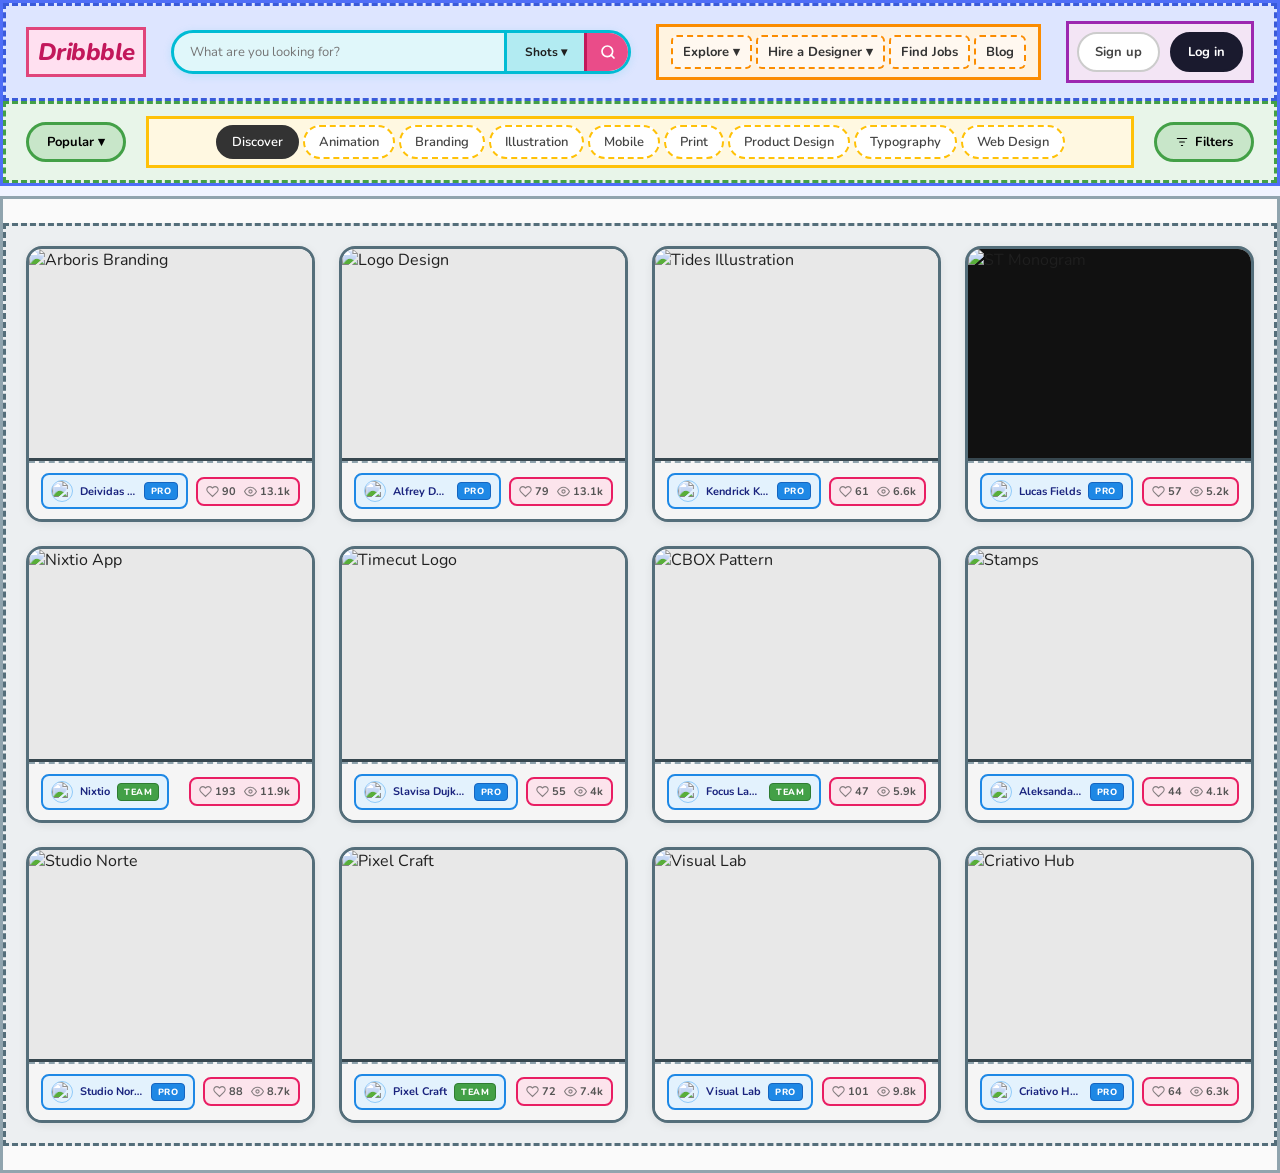
==== Criação de layouts usando flexbox/layout dribbble/index.html @ 82cbd7f4 "Criação de layouts usando flexbox" ====
<!DOCTYPE html>
<html lang="pt-BR">
<head>
  <meta charset="UTF-8">
  <meta name="viewport" content="width=device-width, initial-scale=1.0">
  <title>Layout de Cards</title>
  <link rel="stylesheet" href="style.css">
  <link href="https://fonts.googleapis.com/css2?family=Nunito:wght@400;600;700;800&display=swap" rel="stylesheet">
</head>
<body>

  <header class="cabecalho">
    <div class="topo">
      <div class="logo">Dribbble</div>

      <div class="barra-pesquisa">
        <input type="text" placeholder="What are you looking for?">
        <div class="filtro-shots">Shots ▾</div>
        <button class="botao-busca">
          <svg width="16" height="16" viewBox="0 0 24 24" fill="none" stroke="currentColor" stroke-width="2.5" stroke-linecap="round" stroke-linejoin="round">
            <circle cx="11" cy="11" r="8"/><line x1="21" y1="21" x2="16.65" y2="16.65"/>
          </svg>
        </button>
      </div>

      <nav class="menu-principal">
        <a href="#">Explore ▾</a>
        <a href="#">Hire a Designer ▾</a>
        <a href="#">Find Jobs</a>
        <a href="#">Blog</a>
      </nav>

      <div class="acoes-usuario">
        <a href="#" class="cadastro">Sign up</a>
        <a href="#" class="login">Log in</a>
      </div>
    </div>

    <div class="barra-categorias">
      <button class="botao-popular">Popular ▾</button>

      <nav class="menu-categorias">
        <a href="#" class="ativo">Discover</a>
        <a href="#">Animation</a>
        <a href="#">Branding</a>
        <a href="#">Illustration</a>
        <a href="#">Mobile</a>
        <a href="#">Print</a>
        <a href="#">Product Design</a>
        <a href="#">Typography</a>
        <a href="#">Web Design</a>
      </nav>

      <button class="botao-filtro">
        <svg width="14" height="14" viewBox="0 0 24 24" fill="none" stroke="currentColor" stroke-width="2" stroke-linecap="round">
          <line x1="4" y1="6" x2="20" y2="6"/><line x1="8" y1="12" x2="16" y2="12"/><line x1="11" y1="18" x2="13" y2="18"/>
        </svg>
        Filters
      </button>
    </div>
  </header>

  <main class="conteudo-principal">
    <section class="grade-cards">

      <article class="card">
        <div class="imagem-card">
          <img src="https://cdn.dribbble.com/userupload/3719041/file/original-8e2be4d2b3fa17a33e5d3c88e4770b4c.png" alt="Arboris Branding">
        </div>
        <div class="info-card">
          <div class="autor-card">
            <img class="avatar" src="https://cdn.dribbble.com/users/1668916/avatars/small/open-uri20200914-13-kxvf7o?1600101072" alt="avatar">
            <span class="nome-autor">Deividas Bielskis</span>
            <span class="selo">PRO</span>
          </div>
          <div class="estatisticas-card">
            <span>
              <svg width="13" height="13" viewBox="0 0 24 24" fill="none" stroke="currentColor" stroke-width="2"><path d="M20.84 4.61a5.5 5.5 0 0 0-7.78 0L12 5.67l-1.06-1.06a5.5 5.5 0 0 0-7.78 7.78l1.06 1.06L12 21.23l7.78-7.78 1.06-1.06a5.5 5.5 0 0 0 0-7.78z"></path></svg>
              90
            </span>
            <span>
              <svg width="13" height="13" viewBox="0 0 24 24" fill="none" stroke="currentColor" stroke-width="2"><path d="M1 12s4-8 11-8 11 8 11 8-4 8-11 8-11-8-11-8z"></path><circle cx="12" cy="12" r="3"></circle></svg>
              13.1k
            </span>
          </div>
        </div>
      </article>

      <article class="card">
        <div class="imagem-card">
          <img src="https://cdn.dribbble.com/userupload/3783076/file/original-ab32d25a63618cf4b9a6f5d0e96c8e0e.png" alt="Logo Design">
        </div>
        <div class="info-card">
          <div class="autor-card">
            <img class="avatar" src="https://cdn.dribbble.com/users/1738069/avatars/small/open-uri20200804-8-1l44cne?1596549968" alt="avatar">
            <span class="nome-autor">Alfrey Davilla | vaneltia</span>
            <span class="selo">PRO</span>
          </div>
          <div class="estatisticas-card">
            <span>
              <svg width="13" height="13" viewBox="0 0 24 24" fill="none" stroke="currentColor" stroke-width="2"><path d="M20.84 4.61a5.5 5.5 0 0 0-7.78 0L12 5.67l-1.06-1.06a5.5 5.5 0 0 0-7.78 7.78l1.06 1.06L12 21.23l7.78-7.78 1.06-1.06a5.5 5.5 0 0 0 0-7.78z"></path></svg>
              79
            </span>
            <span>
              <svg width="13" height="13" viewBox="0 0 24 24" fill="none" stroke="currentColor" stroke-width="2"><path d="M1 12s4-8 11-8 11 8 11 8-4 8-11 8-11-8-11-8z"></path><circle cx="12" cy="12" r="3"></circle></svg>
              13.1k
            </span>
          </div>
        </div>
      </article>

      <article class="card">
        <div class="imagem-card">
          <img src="https://cdn.dribbble.com/userupload/3675229/file/original-08df6b77d63bc5e5b0e55dcf6f1e69e7.jpg" alt="Tides Illustration">
        </div>
        <div class="info-card">
          <div class="autor-card">
            <img class="avatar" src="https://cdn.dribbble.com/users/1254/avatars/small/dribbble_avi.jpg?1368605976" alt="avatar">
            <span class="nome-autor">Kendrick Kidd</span>
            <span class="selo">PRO</span>
          </div>
          <div class="estatisticas-card">
            <span>
              <svg width="13" height="13" viewBox="0 0 24 24" fill="none" stroke="currentColor" stroke-width="2"><path d="M20.84 4.61a5.5 5.5 0 0 0-7.78 0L12 5.67l-1.06-1.06a5.5 5.5 0 0 0-7.78 7.78l1.06 1.06L12 21.23l7.78-7.78 1.06-1.06a5.5 5.5 0 0 0 0-7.78z"></path></svg>
              61
            </span>
            <span>
              <svg width="13" height="13" viewBox="0 0 24 24" fill="none" stroke="currentColor" stroke-width="2"><path d="M1 12s4-8 11-8 11 8 11 8-4 8-11 8-11-8-11-8z"></path><circle cx="12" cy="12" r="3"></circle></svg>
              6.6k
            </span>
          </div>
        </div>
      </article>

      <article class="card">
        <div class="imagem-card" style="background:#111;">
          <img src="https://cdn.dribbble.com/userupload/3831261/file/original-f3c1e1e3c6b4f9a7a6e3f1c1e3c6b4f9.png" alt="ST Monogram">
        </div>
        <div class="info-card">
          <div class="autor-card">
            <img class="avatar" src="https://cdn.dribbble.com/users/163672/avatars/small/photo.jpg?1631124427" alt="avatar">
            <span class="nome-autor">Lucas Fields</span>
            <span class="selo">PRO</span>
          </div>
          <div class="estatisticas-card">
            <span>
              <svg width="13" height="13" viewBox="0 0 24 24" fill="none" stroke="currentColor" stroke-width="2"><path d="M20.84 4.61a5.5 5.5 0 0 0-7.78 0L12 5.67l-1.06-1.06a5.5 5.5 0 0 0-7.78 7.78l1.06 1.06L12 21.23l7.78-7.78 1.06-1.06a5.5 5.5 0 0 0 0-7.78z"></path></svg>
              57
            </span>
            <span>
              <svg width="13" height="13" viewBox="0 0 24 24" fill="none" stroke="currentColor" stroke-width="2"><path d="M1 12s4-8 11-8 11 8 11 8-4 8-11 8-11-8-11-8z"></path><circle cx="12" cy="12" r="3"></circle></svg>
              5.2k
            </span>
          </div>
        </div>
      </article>

      <article class="card">
        <div class="imagem-card">
          <img src="https://cdn.dribbble.com/userupload/3719041/file/original-8e2be4d2b3fa17a33e5d3c88e4770b4c.png" alt="Nixtio App">
        </div>
        <div class="info-card">
          <div class="autor-card">
            <img class="avatar" src="https://cdn.dribbble.com/users/329207/avatars/small/open-uri20200616-13-1fbh4mb?1592321271" alt="avatar">
            <span class="nome-autor">Nixtio</span>
            <span class="selo equipe">TEAM</span>
          </div>
          <div class="estatisticas-card">
            <span>
              <svg width="13" height="13" viewBox="0 0 24 24" fill="none" stroke="currentColor" stroke-width="2"><path d="M20.84 4.61a5.5 5.5 0 0 0-7.78 0L12 5.67l-1.06-1.06a5.5 5.5 0 0 0-7.78 7.78l1.06 1.06L12 21.23l7.78-7.78 1.06-1.06a5.5 5.5 0 0 0 0-7.78z"></path></svg>
              193
            </span>
            <span>
              <svg width="13" height="13" viewBox="0 0 24 24" fill="none" stroke="currentColor" stroke-width="2"><path d="M1 12s4-8 11-8 11 8 11 8-4 8-11 8-11-8-11-8z"></path><circle cx="12" cy="12" r="3"></circle></svg>
              11.9k
            </span>
          </div>
        </div>
      </article>

      <article class="card">
        <div class="imagem-card">
          <img src="https://cdn.dribbble.com/userupload/3783076/file/original-ab32d25a63618cf4b9a6f5d0e96c8e0e.png" alt="Timecut Logo">
        </div>
        <div class="info-card">
          <div class="autor-card">
            <img class="avatar" src="https://cdn.dribbble.com/users/1668916/avatars/small/open-uri20200914-13-kxvf7o?1600101072" alt="avatar">
            <span class="nome-autor">Slavisa Dujkovic | logo</span>
            <span class="selo">PRO</span>
          </div>
          <div class="estatisticas-card">
            <span>
              <svg width="13" height="13" viewBox="0 0 24 24" fill="none" stroke="currentColor" stroke-width="2"><path d="M20.84 4.61a5.5 5.5 0 0 0-7.78 0L12 5.67l-1.06-1.06a5.5 5.5 0 0 0-7.78 7.78l1.06 1.06L12 21.23l7.78-7.78 1.06-1.06a5.5 5.5 0 0 0 0-7.78z"></path></svg>
              55
            </span>
            <span>
              <svg width="13" height="13" viewBox="0 0 24 24" fill="none" stroke="currentColor" stroke-width="2"><path d="M1 12s4-8 11-8 11 8 11 8-4 8-11 8-11-8-11-8z"></path><circle cx="12" cy="12" r="3"></circle></svg>
              4k
            </span>
          </div>
        </div>
      </article>

      <article class="card">
        <div class="imagem-card">
          <img src="https://cdn.dribbble.com/userupload/3675229/file/original-08df6b77d63bc5e5b0e55dcf6f1e69e7.jpg" alt="CBOX Pattern">
        </div>
        <div class="info-card">
          <div class="autor-card">
            <img class="avatar" src="https://cdn.dribbble.com/users/1738069/avatars/small/open-uri20200804-8-1l44cne?1596549968" alt="avatar">
            <span class="nome-autor">Focus Lab + Odi</span>
            <span class="selo equipe">TEAM</span>
          </div>
          <div class="estatisticas-card">
            <span>
              <svg width="13" height="13" viewBox="0 0 24 24" fill="none" stroke="currentColor" stroke-width="2"><path d="M20.84 4.61a5.5 5.5 0 0 0-7.78 0L12 5.67l-1.06-1.06a5.5 5.5 0 0 0-7.78 7.78l1.06 1.06L12 21.23l7.78-7.78 1.06-1.06a5.5 5.5 0 0 0 0-7.78z"></path></svg>
              47
            </span>
            <span>
              <svg width="13" height="13" viewBox="0 0 24 24" fill="none" stroke="currentColor" stroke-width="2"><path d="M1 12s4-8 11-8 11 8 11 8-4 8-11 8-11-8-11-8z"></path><circle cx="12" cy="12" r="3"></circle></svg>
              5.9k
            </span>
          </div>
        </div>
      </article>

      <article class="card">
        <div class="imagem-card">
          <img src="https://cdn.dribbble.com/userupload/3831261/file/original-f3c1e1e3c6b4f9a7a6e3f1c1e3c6b4f9.png" alt="Stamps">
        </div>
        <div class="info-card">
          <div class="autor-card">
            <img class="avatar" src="https://cdn.dribbble.com/users/163672/avatars/small/photo.jpg?1631124427" alt="avatar">
            <span class="nome-autor">Aleksandar Savic / Almigor</span>
            <span class="selo">PRO</span>
          </div>
          <div class="estatisticas-card">
            <span>
              <svg width="13" height="13" viewBox="0 0 24 24" fill="none" stroke="currentColor" stroke-width="2"><path d="M20.84 4.61a5.5 5.5 0 0 0-7.78 0L12 5.67l-1.06-1.06a5.5 5.5 0 0 0-7.78 7.78l1.06 1.06L12 21.23l7.78-7.78 1.06-1.06a5.5 5.5 0 0 0 0-7.78z"></path></svg>
              44
            </span>
            <span>
              <svg width="13" height="13" viewBox="0 0 24 24" fill="none" stroke="currentColor" stroke-width="2"><path d="M1 12s4-8 11-8 11 8 11 8-4 8-11 8-11-8-11-8z"></path><circle cx="12" cy="12" r="3"></circle></svg>
              4.1k
            </span>
          </div>
        </div>
      </article>

      <article class="card">
        <div class="imagem-card">
          <img src="https://images.unsplash.com/photo-1626785774573-4b799315345d?w=600&q=80" alt="Studio Norte">
        </div>
        <div class="info-card">
          <div class="autor-card">
            <img class="avatar" src="https://i.pravatar.cc/32?img=11" alt="avatar">
            <span class="nome-autor">Studio Norte</span>
            <span class="selo">PRO</span>
          </div>
          <div class="estatisticas-card">
            <span>
              <svg width="13" height="13" viewBox="0 0 24 24" fill="none" stroke="currentColor" stroke-width="2"><path d="M20.84 4.61a5.5 5.5 0 0 0-7.78 0L12 5.67l-1.06-1.06a5.5 5.5 0 0 0-7.78 7.78l1.06 1.06L12 21.23l7.78-7.78 1.06-1.06a5.5 5.5 0 0 0 0-7.78z"></path></svg>
              88
            </span>
            <span>
              <svg width="13" height="13" viewBox="0 0 24 24" fill="none" stroke="currentColor" stroke-width="2"><path d="M1 12s4-8 11-8 11 8 11 8-4 8-11 8-11-8-11-8z"></path><circle cx="12" cy="12" r="3"></circle></svg>
              8.7k
            </span>
          </div>
        </div>
      </article>

      <article class="card">
        <div class="imagem-card">
          <img src="https://images.unsplash.com/photo-1636955816868-fcb881e57954?w=600&q=80" alt="Pixel Craft">
        </div>
        <div class="info-card">
          <div class="autor-card">
            <img class="avatar" src="https://i.pravatar.cc/32?img=15" alt="avatar">
            <span class="nome-autor">Pixel Craft</span>
            <span class="selo equipe">TEAM</span>
          </div>
          <div class="estatisticas-card">
            <span>
              <svg width="13" height="13" viewBox="0 0 24 24" fill="none" stroke="currentColor" stroke-width="2"><path d="M20.84 4.61a5.5 5.5 0 0 0-7.78 0L12 5.67l-1.06-1.06a5.5 5.5 0 0 0-7.78 7.78l1.06 1.06L12 21.23l7.78-7.78 1.06-1.06a5.5 5.5 0 0 0 0-7.78z"></path></svg>
              72
            </span>
            <span>
              <svg width="13" height="13" viewBox="0 0 24 24" fill="none" stroke="currentColor" stroke-width="2"><path d="M1 12s4-8 11-8 11 8 11 8-4 8-11 8-11-8-11-8z"></path><circle cx="12" cy="12" r="3"></circle></svg>
              7.4k
            </span>
          </div>
        </div>
      </article>

      <article class="card">
        <div class="imagem-card">
          <img src="https://images.unsplash.com/photo-1618005198919-d3d4b5a92ead?w=600&q=80" alt="Visual Lab">
        </div>
        <div class="info-card">
          <div class="autor-card">
            <img class="avatar" src="https://i.pravatar.cc/32?img=22" alt="avatar">
            <span class="nome-autor">Visual Lab</span>
            <span class="selo">PRO</span>
          </div>
          <div class="estatisticas-card">
            <span>
              <svg width="13" height="13" viewBox="0 0 24 24" fill="none" stroke="currentColor" stroke-width="2"><path d="M20.84 4.61a5.5 5.5 0 0 0-7.78 0L12 5.67l-1.06-1.06a5.5 5.5 0 0 0-7.78 7.78l1.06 1.06L12 21.23l7.78-7.78 1.06-1.06a5.5 5.5 0 0 0 0-7.78z"></path></svg>
              101
            </span>
            <span>
              <svg width="13" height="13" viewBox="0 0 24 24" fill="none" stroke="currentColor" stroke-width="2"><path d="M1 12s4-8 11-8 11 8 11 8-4 8-11 8-11-8-11-8z"></path><circle cx="12" cy="12" r="3"></circle></svg>
              9.8k
            </span>
          </div>
        </div>
      </article>

      <article class="card">
        <div class="imagem-card">
          <img src="https://images.unsplash.com/photo-1561070791-2526d30994b5?w=600&q=80" alt="Criativo Hub">
        </div>
        <div class="info-card">
          <div class="autor-card">
            <img class="avatar" src="https://i.pravatar.cc/32?img=33" alt="avatar">
            <span class="nome-autor">Criativo Hub</span>
            <span class="selo">PRO</span>
          </div>
          <div class="estatisticas-card">
            <span>
              <svg width="13" height="13" viewBox="0 0 24 24" fill="none" stroke="currentColor" stroke-width="2"><path d="M20.84 4.61a5.5 5.5 0 0 0-7.78 0L12 5.67l-1.06-1.06a5.5 5.5 0 0 0-7.78 7.78l1.06 1.06L12 21.23l7.78-7.78 1.06-1.06a5.5 5.5 0 0 0 0-7.78z"></path></svg>
              64
            </span>
            <span>
              <svg width="13" height="13" viewBox="0 0 24 24" fill="none" stroke="currentColor" stroke-width="2"><path d="M1 12s4-8 11-8 11 8 11 8-4 8-11 8-11-8-11-8z"></path><circle cx="12" cy="12" r="3"></circle></svg>
              6.3k
            </span>
          </div>
        </div>
      </article>

    </section>
  </main>

</body>
</html>
---- Criação de layouts usando flexbox/layout dribbble/style.css ----
* {
  margin: 0;
  padding: 0;
  box-sizing: border-box;
}

body {
  font-family: 'Nunito', Arial, sans-serif;
  background-color: #f0f4ff;
  color: #1f1f1f;
}

/* ─── HEADER ───────────────────────────────── */

.cabecalho {
  width: 100%;
  background-color: #e8eeff;
  border: 3px solid #4f6ef7;
  margin-bottom: 10px;
}

.topo {
  width: 100%;
  max-width: 1400px;
  margin: 0 auto;
  min-height: 90px;
  padding: 15px 20px;
  display: flex;
  align-items: center;
  justify-content: space-between;
  gap: 20px;
  background-color: #dde5ff;
  border: 3px dashed #3a5bd9;
}

/* ─── LOGO ──────────────────────────────────── */

.logo {
  min-width: 120px;
  min-height: 50px;
  display: flex;
  align-items: center;
  justify-content: center;
  background-color: #ffe0f0;
  border: 3px solid #e0457b;
  font-size: 24px;
  font-weight: 800;
  letter-spacing: -0.5px;
  color: #c2185b;
  font-style: italic;
}

/* ─── BARRA DE PESQUISA ─────────────────────── */

.barra-pesquisa {
  flex: 1;
  max-width: 460px;
  height: 44px;
  display: flex;
  align-items: center;
  background-color: #e0f7fa;
  border: 3px solid #00bcd4;
  border-radius: 50px;
  overflow: hidden;
  box-shadow: 0 2px 8px rgba(0,188,212,0.15);
}

.barra-pesquisa input {
  flex: 1;
  height: 100%;
  border: none;
  outline: none;
  background-color: transparent;
  padding: 0 16px;
  font-size: 13px;
  font-family: 'Nunito', sans-serif;
  color: #333;
}

.filtro-shots {
  min-width: 80px;
  height: 100%;
  display: flex;
  align-items: center;
  justify-content: center;
  background-color: #b2ebf2;
  border-left: 3px solid #00bcd4;
  font-weight: 700;
  font-size: 12px;
  cursor: pointer;
  padding: 0 10px;
}

.botao-busca {
  width: 44px;
  height: 44px;
  border: none;
  background-color: #ea4c89;
  border-left: 3px solid #c2185b;
  cursor: pointer;
  color: #fff;
  display: flex;
  align-items: center;
  justify-content: center;
  flex-shrink: 0;
  transition: background-color 0.2s;
}

.botao-busca:hover {
  background-color: #c2185b;
}

/* ─── MENU PRINCIPAL ────────────────────────── */

.menu-principal {
  display: flex;
  align-items: center;
  gap: 4px;
  min-height: 50px;
  padding: 8px 12px;
  background-color: #fff3e0;
  border: 3px solid #fb8c00;
}

.menu-principal a {
  text-decoration: none;
  color: #333;
  font-size: 13px;
  font-weight: 700;
  padding: 6px 10px;
  border: 2px dashed #fb8c00;
  background-color: #fff8f0;
  border-radius: 6px;
  transition: background-color 0.2s;
  white-space: nowrap;
}

.menu-principal a:hover {
  background-color: #ffe0b2;
}

/* ─── AÇÕES DO USUÁRIO ──────────────────────── */

.acoes-usuario {
  min-width: 160px;
  min-height: 50px;
  display: flex;
  align-items: center;
  justify-content: flex-end;
  gap: 10px;
  padding: 8px;
  background-color: #f3e5f5;
  border: 3px solid #9c27b0;
}

.cadastro,
.login {
  text-decoration: none;
  font-size: 13px;
  font-weight: 700;
  padding: 9px 16px;
  border-radius: 50px;
  transition: all 0.2s;
  font-family: 'Nunito', sans-serif;
  white-space: nowrap;
}

.cadastro {
  background-color: #ffffff;
  color: #444;
  border: 2px solid #ccc;
}

.cadastro:hover {
  border-color: #9c27b0;
  color: #9c27b0;
}

.login {
  background-color: #1a1a2e;
  color: #fff;
  border: 2px solid #1a1a2e;
}

.login:hover {
  background-color: #333;
}

/* ─── BARRA DE CATEGORIAS ───────────────────── */

.barra-categorias {
  width: 100%;
  max-width: 1400px;
  margin: 0 auto;
  min-height: 64px;
  padding: 12px 20px;
  display: flex;
  align-items: center;
  justify-content: space-between;
  gap: 20px;
  background-color: #e8f5e9;
  border: 3px dashed #43a047;
}

.botao-popular {
  min-width: 100px;
  min-height: 38px;
  padding: 8px 14px;
  border: 3px solid #43a047;
  background-color: #c8e6c9;
  font-size: 13px;
  font-weight: 700;
  cursor: pointer;
  border-radius: 50px;
  font-family: 'Nunito', sans-serif;
  transition: background-color 0.2s;
}

.botao-popular:hover {
  background-color: #a5d6a7;
}

.botao-filtro {
  min-width: 100px;
  min-height: 38px;
  padding: 8px 14px;
  border: 3px solid #43a047;
  background-color: #c8e6c9;
  font-size: 13px;
  font-weight: 700;
  cursor: pointer;
  border-radius: 50px;
  font-family: 'Nunito', sans-serif;
  display: flex;
  align-items: center;
  justify-content: center;
  gap: 6px;
  transition: background-color 0.2s;
}

.botao-filtro:hover {
  background-color: #a5d6a7;
}

.menu-categorias {
  flex: 1;
  min-height: 44px;
  display: flex;
  align-items: center;
  justify-content: center;
  gap: 4px;
  flex-wrap: wrap;
  padding: 6px 12px;
  background-color: #fff8e1;
  border: 3px solid #ffc107;
}

.menu-categorias a {
  text-decoration: none;
  color: #444;
  font-size: 13px;
  font-weight: 600;
  padding: 6px 14px;
  background-color: #ffffff;
  border: 2px dashed #ffc107;
  border-radius: 50px;
  transition: all 0.2s;
}

.menu-categorias a:hover,
.menu-categorias a.ativo {
  background-color: #333;
  color: #fff;
  border-style: solid;
  border-color: #333;
}

/* ─── CONTEÚDO PRINCIPAL ────────────────────── */

.conteudo-principal {
  width: 100%;
  background-color: #fafafa;
  border: 3px solid #90a4ae;
  padding: 24px 0;
}

.grade-cards {
  max-width: 1400px;
  margin: 0 auto;
  padding: 20px;
  display: flex;
  flex-wrap: wrap;
  gap: 24px;
  background-color: #eceff1;
  border: 3px dashed #546e7a;
}

/* ─── CARD ──────────────────────────────────── */

.card {
  width: calc(25% - 18px);
  display: flex;
  flex-direction: column;
  background-color: #fff;
  border: 3px solid #546e7a;
  border-radius: 16px;
  overflow: hidden;
  box-shadow: 0 2px 10px rgba(0,0,0,0.07);
  transition: transform 0.25s ease, box-shadow 0.25s ease;
}

.card:hover {
  transform: translateY(-6px);
  box-shadow: 0 14px 32px rgba(0,0,0,0.13);
}

.imagem-card {
  width: 100%;
  aspect-ratio: 4 / 3;
  background-color: #e8e8e8;
  border-bottom: 3px solid #37474f;
  overflow: hidden;
}

.imagem-card img {
  width: 100%;
  height: 100%;
  object-fit: cover;
  display: block;
  transition: transform 0.35s ease;
}

.card:hover .imagem-card img {
  transform: scale(1.04);
}

/* ─── INFO DO CARD ──────────────────────────── */

.info-card {
  padding: 10px 12px;
  display: flex;
  align-items: center;
  justify-content: space-between;
  gap: 8px;
  background-color: #f5f5f5;
  border-top: 2px dashed #90a4ae;
}

.autor-card {
  display: flex;
  align-items: center;
  gap: 7px;
  min-width: 0;
  background-color: #e3f2fd;
  border: 2px solid #1e88e5;
  padding: 5px 8px;
  border-radius: 8px;
  overflow: hidden;
}

.avatar {
  width: 22px;
  height: 22px;
  border-radius: 50%;
  object-fit: cover;
  border: 1px solid #90caf9;
  flex-shrink: 0;
}

.nome-autor {
  font-size: 11px;
  font-weight: 700;
  color: #1a237e;
  white-space: nowrap;
  overflow: hidden;
  text-overflow: ellipsis;
  max-width: 110px;
}

.selo {
  font-size: 9px;
  font-weight: 800;
  color: #fff;
  background-color: #1e88e5;
  border: 1px solid #1565c0;
  padding: 2px 6px;
  border-radius: 4px;
  letter-spacing: 0.5px;
  flex-shrink: 0;
}

.equipe {
  background-color: #43a047;
  border-color: #2e7d32;
}

.estatisticas-card {
  display: flex;
  align-items: center;
  gap: 8px;
  font-size: 11px;
  font-weight: 700;
  color: #555;
  background-color: #fce4ec;
  border: 2px solid #e91e63;
  padding: 5px 8px;
  border-radius: 8px;
  flex-shrink: 0;
}

.estatisticas-card span {
  display: flex;
  align-items: center;
  gap: 3px;
}

.estatisticas-card svg {
  opacity: 0.7;
}
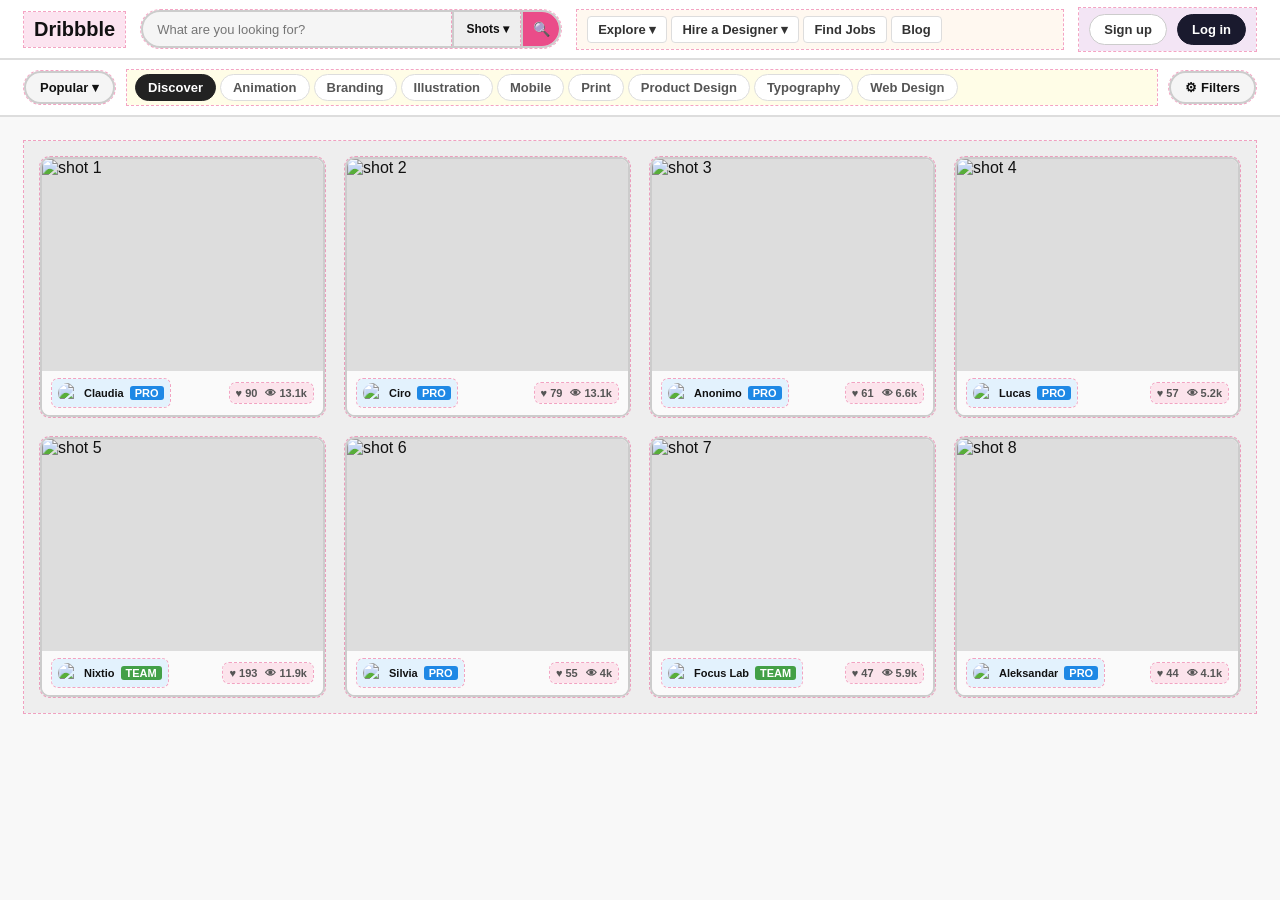
==== commit a5503689: "Refatora layout Dribbble: simplifica CSS, remove efeitos visuais e padroniza marcação de slots" ====
--- a/Criação de layouts usando flexbox/layout dribbble/index.html
+++ b/Criação de layouts usando flexbox/layout dribbble/index.html
@@ -1,345 +1,199 @@
 <!DOCTYPE html>
 <html lang="pt-BR">
 <head>
-  <meta charset="UTF-8">
-  <meta name="viewport" content="width=device-width, initial-scale=1.0">
-  <title>Layout de Cards</title>
-  <link rel="stylesheet" href="style.css">
-  <link href="https://fonts.googleapis.com/css2?family=Nunito:wght@400;600;700;800&display=swap" rel="stylesheet">
+  <meta charset="UTF-8" />
+  <meta name="viewport" content="width=device-width, initial-scale=1.0" />
+  <title>Dribbble Layout</title>
+  <link rel="stylesheet" href="style.css" />
 </head>
 <body>
 
   <header class="cabecalho">
-    <div class="topo">
-      <div class="logo">Dribbble</div>
-
-      <div class="barra-pesquisa">
-        <input type="text" placeholder="What are you looking for?">
-        <div class="filtro-shots">Shots ▾</div>
-        <button class="botao-busca">
-          <svg width="16" height="16" viewBox="0 0 24 24" fill="none" stroke="currentColor" stroke-width="2.5" stroke-linecap="round" stroke-linejoin="round">
-            <circle cx="11" cy="11" r="8"/><line x1="21" y1="21" x2="16.65" y2="16.65"/>
-          </svg>
-        </button>
-      </div>
-
-      <nav class="menu-principal">
-        <a href="#">Explore ▾</a>
-        <a href="#">Hire a Designer ▾</a>
-        <a href="#">Find Jobs</a>
-        <a href="#">Blog</a>
-      </nav>
-
-      <div class="acoes-usuario">
-        <a href="#" class="cadastro">Sign up</a>
-        <a href="#" class="login">Log in</a>
-      </div>
+
+    <div class="slot logo">Dribbble</div>
+
+    <div class="slot barra-busca">
+      <input type="text" placeholder="What are you looking for?" />
+      <div class="slot filtro-shots">Shots ▾</div>
+      <button class="slot btn-busca">🔍</button>
     </div>
 
-    <div class="barra-categorias">
-      <button class="botao-popular">Popular ▾</button>
-
-      <nav class="menu-categorias">
-        <a href="#" class="ativo">Discover</a>
-        <a href="#">Animation</a>
-        <a href="#">Branding</a>
-        <a href="#">Illustration</a>
-        <a href="#">Mobile</a>
-        <a href="#">Print</a>
-        <a href="#">Product Design</a>
-        <a href="#">Typography</a>
-        <a href="#">Web Design</a>
-      </nav>
-
-      <button class="botao-filtro">
-        <svg width="14" height="14" viewBox="0 0 24 24" fill="none" stroke="currentColor" stroke-width="2" stroke-linecap="round">
-          <line x1="4" y1="6" x2="20" y2="6"/><line x1="8" y1="12" x2="16" y2="12"/><line x1="11" y1="18" x2="13" y2="18"/>
-        </svg>
-        Filters
-      </button>
+    <nav class="slot menu-principal">
+      <a href="#">Explore ▾</a>
+      <a href="#">Hire a Designer ▾</a>
+      <a href="#">Find Jobs</a>
+      <a href="#">Blog</a>
+    </nav>
+
+    <div class="slot acoes-usuario">
+      <a href="#">Sign up</a>
+      <a href="#" class="btn-login">Log in</a>
     </div>
+
   </header>
 
-  <main class="conteudo-principal">
-    <section class="grade-cards">
-
-      <article class="card">
-        <div class="imagem-card">
-          <img src="https://cdn.dribbble.com/userupload/3719041/file/original-8e2be4d2b3fa17a33e5d3c88e4770b4c.png" alt="Arboris Branding">
-        </div>
-        <div class="info-card">
-          <div class="autor-card">
-            <img class="avatar" src="https://cdn.dribbble.com/users/1668916/avatars/small/open-uri20200914-13-kxvf7o?1600101072" alt="avatar">
-            <span class="nome-autor">Deividas Bielskis</span>
-            <span class="selo">PRO</span>
-          </div>
-          <div class="estatisticas-card">
-            <span>
-              <svg width="13" height="13" viewBox="0 0 24 24" fill="none" stroke="currentColor" stroke-width="2"><path d="M20.84 4.61a5.5 5.5 0 0 0-7.78 0L12 5.67l-1.06-1.06a5.5 5.5 0 0 0-7.78 7.78l1.06 1.06L12 21.23l7.78-7.78 1.06-1.06a5.5 5.5 0 0 0 0-7.78z"></path></svg>
-              90
-            </span>
-            <span>
-              <svg width="13" height="13" viewBox="0 0 24 24" fill="none" stroke="currentColor" stroke-width="2"><path d="M1 12s4-8 11-8 11 8 11 8-4 8-11 8-11-8-11-8z"></path><circle cx="12" cy="12" r="3"></circle></svg>
-              13.1k
-            </span>
-          </div>
-        </div>
-      </article>
-
-      <article class="card">
-        <div class="imagem-card">
-          <img src="https://cdn.dribbble.com/userupload/3783076/file/original-ab32d25a63618cf4b9a6f5d0e96c8e0e.png" alt="Logo Design">
-        </div>
-        <div class="info-card">
-          <div class="autor-card">
-            <img class="avatar" src="https://cdn.dribbble.com/users/1738069/avatars/small/open-uri20200804-8-1l44cne?1596549968" alt="avatar">
-            <span class="nome-autor">Alfrey Davilla | vaneltia</span>
-            <span class="selo">PRO</span>
-          </div>
-          <div class="estatisticas-card">
-            <span>
-              <svg width="13" height="13" viewBox="0 0 24 24" fill="none" stroke="currentColor" stroke-width="2"><path d="M20.84 4.61a5.5 5.5 0 0 0-7.78 0L12 5.67l-1.06-1.06a5.5 5.5 0 0 0-7.78 7.78l1.06 1.06L12 21.23l7.78-7.78 1.06-1.06a5.5 5.5 0 0 0 0-7.78z"></path></svg>
-              79
-            </span>
-            <span>
-              <svg width="13" height="13" viewBox="0 0 24 24" fill="none" stroke="currentColor" stroke-width="2"><path d="M1 12s4-8 11-8 11 8 11 8-4 8-11 8-11-8-11-8z"></path><circle cx="12" cy="12" r="3"></circle></svg>
-              13.1k
-            </span>
-          </div>
-        </div>
-      </article>
-
-      <article class="card">
-        <div class="imagem-card">
-          <img src="https://cdn.dribbble.com/userupload/3675229/file/original-08df6b77d63bc5e5b0e55dcf6f1e69e7.jpg" alt="Tides Illustration">
-        </div>
-        <div class="info-card">
-          <div class="autor-card">
-            <img class="avatar" src="https://cdn.dribbble.com/users/1254/avatars/small/dribbble_avi.jpg?1368605976" alt="avatar">
-            <span class="nome-autor">Kendrick Kidd</span>
-            <span class="selo">PRO</span>
-          </div>
-          <div class="estatisticas-card">
-            <span>
-              <svg width="13" height="13" viewBox="0 0 24 24" fill="none" stroke="currentColor" stroke-width="2"><path d="M20.84 4.61a5.5 5.5 0 0 0-7.78 0L12 5.67l-1.06-1.06a5.5 5.5 0 0 0-7.78 7.78l1.06 1.06L12 21.23l7.78-7.78 1.06-1.06a5.5 5.5 0 0 0 0-7.78z"></path></svg>
-              61
-            </span>
-            <span>
-              <svg width="13" height="13" viewBox="0 0 24 24" fill="none" stroke="currentColor" stroke-width="2"><path d="M1 12s4-8 11-8 11 8 11 8-4 8-11 8-11-8-11-8z"></path><circle cx="12" cy="12" r="3"></circle></svg>
-              6.6k
-            </span>
-          </div>
-        </div>
-      </article>
-
-      <article class="card">
-        <div class="imagem-card" style="background:#111;">
-          <img src="https://cdn.dribbble.com/userupload/3831261/file/original-f3c1e1e3c6b4f9a7a6e3f1c1e3c6b4f9.png" alt="ST Monogram">
-        </div>
-        <div class="info-card">
-          <div class="autor-card">
-            <img class="avatar" src="https://cdn.dribbble.com/users/163672/avatars/small/photo.jpg?1631124427" alt="avatar">
-            <span class="nome-autor">Lucas Fields</span>
-            <span class="selo">PRO</span>
-          </div>
-          <div class="estatisticas-card">
-            <span>
-              <svg width="13" height="13" viewBox="0 0 24 24" fill="none" stroke="currentColor" stroke-width="2"><path d="M20.84 4.61a5.5 5.5 0 0 0-7.78 0L12 5.67l-1.06-1.06a5.5 5.5 0 0 0-7.78 7.78l1.06 1.06L12 21.23l7.78-7.78 1.06-1.06a5.5 5.5 0 0 0 0-7.78z"></path></svg>
-              57
-            </span>
-            <span>
-              <svg width="13" height="13" viewBox="0 0 24 24" fill="none" stroke="currentColor" stroke-width="2"><path d="M1 12s4-8 11-8 11 8 11 8-4 8-11 8-11-8-11-8z"></path><circle cx="12" cy="12" r="3"></circle></svg>
-              5.2k
-            </span>
-          </div>
-        </div>
-      </article>
-
-      <article class="card">
-        <div class="imagem-card">
-          <img src="https://cdn.dribbble.com/userupload/3719041/file/original-8e2be4d2b3fa17a33e5d3c88e4770b4c.png" alt="Nixtio App">
-        </div>
-        <div class="info-card">
-          <div class="autor-card">
-            <img class="avatar" src="https://cdn.dribbble.com/users/329207/avatars/small/open-uri20200616-13-1fbh4mb?1592321271" alt="avatar">
-            <span class="nome-autor">Nixtio</span>
+  <div class="barra-categorias">
+
+    <div class="slot btn-popular">Popular ▾</div>
+
+    <nav class="slot menu-categorias">
+      <a href="#" class="ativo">Discover</a>
+      <a href="#">Animation</a>
+      <a href="#">Branding</a>
+      <a href="#">Illustration</a>
+      <a href="#">Mobile</a>
+      <a href="#">Print</a>
+      <a href="#">Product Design</a>
+      <a href="#">Typography</a>
+      <a href="#">Web Design</a>
+    </nav>
+
+    <div class="slot btn-filtros">⚙ Filters</div>
+
+  </div>
+
+  <main class="conteudo">
+
+    <section class="slot grade-cards">
+
+      <article class="slot card">
+        <div class="slot card-imagem">
+          <img src="https://picsum.photos/seed/a1/400/300" alt="shot 1" />
+        </div>
+        <div class="card-info">
+          <div class="slot card-autor">
+            <img class="avatar" src="https://i.pravatar.cc/24?img=1" alt="avatar" />
+            <span>Claudia</span>
+            <span class="selo">PRO</span>
+          </div>
+          <div class="slot card-stats">
+            <span>♥ 90</span>
+            <span>👁 13.1k</span>
+          </div>
+        </div>
+      </article>
+
+      <article class="slot card">
+        <div class="slot card-imagem">
+          <img src="https://picsum.photos/seed/a2/400/300" alt="shot 2" />
+        </div>
+        <div class="card-info">
+          <div class="slot card-autor">
+            <img class="avatar" src="https://i.pravatar.cc/24?img=2" alt="avatar" />
+            <span>Ciro</span>
+            <span class="selo">PRO</span>
+          </div>
+          <div class="slot card-stats">
+            <span>♥ 79</span>
+            <span>👁 13.1k</span>
+          </div>
+        </div>
+      </article>
+
+      <article class="slot card">
+        <div class="slot card-imagem">
+          <img src="https://picsum.photos/seed/a3/400/300" alt="shot 3" />
+        </div>
+        <div class="card-info">
+          <div class="slot card-autor">
+            <img class="avatar" src="https://i.pravatar.cc/24?img=3" alt="avatar" />
+            <span>Anonimo</span>
+            <span class="selo">PRO</span>
+          </div>
+          <div class="slot card-stats">
+            <span>♥ 61</span>
+            <span>👁 6.6k</span>
+          </div>
+        </div>
+      </article>
+
+      <article class="slot card">
+        <div class="slot card-imagem">
+          <img src="https://picsum.photos/seed/a4/400/300" alt="shot 4" />
+        </div>
+        <div class="card-info">
+          <div class="slot card-autor">
+            <img class="avatar" src="https://i.pravatar.cc/24?img=4" alt="avatar" />
+            <span>Lucas</span>
+            <span class="selo">PRO</span>
+          </div>
+          <div class="slot card-stats">
+            <span>♥ 57</span>
+            <span>👁 5.2k</span>
+          </div>
+        </div>
+      </article>
+
+      <article class="slot card">
+        <div class="slot card-imagem">
+          <img src="https://picsum.photos/seed/a5/400/300" alt="shot 5" />
+        </div>
+        <div class="card-info">
+          <div class="slot card-autor">
+            <img class="avatar" src="https://i.pravatar.cc/24?img=5" alt="avatar" />
+            <span>Nixtio</span>
             <span class="selo equipe">TEAM</span>
           </div>
-          <div class="estatisticas-card">
-            <span>
-              <svg width="13" height="13" viewBox="0 0 24 24" fill="none" stroke="currentColor" stroke-width="2"><path d="M20.84 4.61a5.5 5.5 0 0 0-7.78 0L12 5.67l-1.06-1.06a5.5 5.5 0 0 0-7.78 7.78l1.06 1.06L12 21.23l7.78-7.78 1.06-1.06a5.5 5.5 0 0 0 0-7.78z"></path></svg>
-              193
-            </span>
-            <span>
-              <svg width="13" height="13" viewBox="0 0 24 24" fill="none" stroke="currentColor" stroke-width="2"><path d="M1 12s4-8 11-8 11 8 11 8-4 8-11 8-11-8-11-8z"></path><circle cx="12" cy="12" r="3"></circle></svg>
-              11.9k
-            </span>
-          </div>
-        </div>
-      </article>
-
-      <article class="card">
-        <div class="imagem-card">
-          <img src="https://cdn.dribbble.com/userupload/3783076/file/original-ab32d25a63618cf4b9a6f5d0e96c8e0e.png" alt="Timecut Logo">
-        </div>
-        <div class="info-card">
-          <div class="autor-card">
-            <img class="avatar" src="https://cdn.dribbble.com/users/1668916/avatars/small/open-uri20200914-13-kxvf7o?1600101072" alt="avatar">
-            <span class="nome-autor">Slavisa Dujkovic | logo</span>
-            <span class="selo">PRO</span>
-          </div>
-          <div class="estatisticas-card">
-            <span>
-              <svg width="13" height="13" viewBox="0 0 24 24" fill="none" stroke="currentColor" stroke-width="2"><path d="M20.84 4.61a5.5 5.5 0 0 0-7.78 0L12 5.67l-1.06-1.06a5.5 5.5 0 0 0-7.78 7.78l1.06 1.06L12 21.23l7.78-7.78 1.06-1.06a5.5 5.5 0 0 0 0-7.78z"></path></svg>
-              55
-            </span>
-            <span>
-              <svg width="13" height="13" viewBox="0 0 24 24" fill="none" stroke="currentColor" stroke-width="2"><path d="M1 12s4-8 11-8 11 8 11 8-4 8-11 8-11-8-11-8z"></path><circle cx="12" cy="12" r="3"></circle></svg>
-              4k
-            </span>
-          </div>
-        </div>
-      </article>
-
-      <article class="card">
-        <div class="imagem-card">
-          <img src="https://cdn.dribbble.com/userupload/3675229/file/original-08df6b77d63bc5e5b0e55dcf6f1e69e7.jpg" alt="CBOX Pattern">
-        </div>
-        <div class="info-card">
-          <div class="autor-card">
-            <img class="avatar" src="https://cdn.dribbble.com/users/1738069/avatars/small/open-uri20200804-8-1l44cne?1596549968" alt="avatar">
-            <span class="nome-autor">Focus Lab + Odi</span>
+          <div class="slot card-stats">
+            <span>♥ 193</span>
+            <span>👁 11.9k</span>
+          </div>
+        </div>
+      </article>
+
+      <article class="slot card">
+        <div class="slot card-imagem">
+          <img src="https://picsum.photos/seed/a6/400/300" alt="shot 6" />
+        </div>
+        <div class="card-info">
+          <div class="slot card-autor">
+            <img class="avatar" src="https://i.pravatar.cc/24?img=6" alt="avatar" />
+            <span>Silvia</span>
+            <span class="selo">PRO</span>
+          </div>
+          <div class="slot card-stats">
+            <span>♥ 55</span>
+            <span>👁 4k</span>
+          </div>
+        </div>
+      </article>
+
+      <article class="slot card">
+        <div class="slot card-imagem">
+          <img src="https://picsum.photos/seed/a7/400/300" alt="shot 7" />
+        </div>
+        <div class="card-info">
+          <div class="slot card-autor">
+            <img class="avatar" src="https://i.pravatar.cc/24?img=7" alt="avatar" />
+            <span>Focus Lab</span>
             <span class="selo equipe">TEAM</span>
           </div>
-          <div class="estatisticas-card">
-            <span>
-              <svg width="13" height="13" viewBox="0 0 24 24" fill="none" stroke="currentColor" stroke-width="2"><path d="M20.84 4.61a5.5 5.5 0 0 0-7.78 0L12 5.67l-1.06-1.06a5.5 5.5 0 0 0-7.78 7.78l1.06 1.06L12 21.23l7.78-7.78 1.06-1.06a5.5 5.5 0 0 0 0-7.78z"></path></svg>
-              47
-            </span>
-            <span>
-              <svg width="13" height="13" viewBox="0 0 24 24" fill="none" stroke="currentColor" stroke-width="2"><path d="M1 12s4-8 11-8 11 8 11 8-4 8-11 8-11-8-11-8z"></path><circle cx="12" cy="12" r="3"></circle></svg>
-              5.9k
-            </span>
-          </div>
-        </div>
-      </article>
-
-      <article class="card">
-        <div class="imagem-card">
-          <img src="https://cdn.dribbble.com/userupload/3831261/file/original-f3c1e1e3c6b4f9a7a6e3f1c1e3c6b4f9.png" alt="Stamps">
-        </div>
-        <div class="info-card">
-          <div class="autor-card">
-            <img class="avatar" src="https://cdn.dribbble.com/users/163672/avatars/small/photo.jpg?1631124427" alt="avatar">
-            <span class="nome-autor">Aleksandar Savic / Almigor</span>
-            <span class="selo">PRO</span>
-          </div>
-          <div class="estatisticas-card">
-            <span>
-              <svg width="13" height="13" viewBox="0 0 24 24" fill="none" stroke="currentColor" stroke-width="2"><path d="M20.84 4.61a5.5 5.5 0 0 0-7.78 0L12 5.67l-1.06-1.06a5.5 5.5 0 0 0-7.78 7.78l1.06 1.06L12 21.23l7.78-7.78 1.06-1.06a5.5 5.5 0 0 0 0-7.78z"></path></svg>
-              44
-            </span>
-            <span>
-              <svg width="13" height="13" viewBox="0 0 24 24" fill="none" stroke="currentColor" stroke-width="2"><path d="M1 12s4-8 11-8 11 8 11 8-4 8-11 8-11-8-11-8z"></path><circle cx="12" cy="12" r="3"></circle></svg>
-              4.1k
-            </span>
-          </div>
-        </div>
-      </article>
-
-      <article class="card">
-        <div class="imagem-card">
-          <img src="https://images.unsplash.com/photo-1626785774573-4b799315345d?w=600&q=80" alt="Studio Norte">
-        </div>
-        <div class="info-card">
-          <div class="autor-card">
-            <img class="avatar" src="https://i.pravatar.cc/32?img=11" alt="avatar">
-            <span class="nome-autor">Studio Norte</span>
-            <span class="selo">PRO</span>
-          </div>
-          <div class="estatisticas-card">
-            <span>
-              <svg width="13" height="13" viewBox="0 0 24 24" fill="none" stroke="currentColor" stroke-width="2"><path d="M20.84 4.61a5.5 5.5 0 0 0-7.78 0L12 5.67l-1.06-1.06a5.5 5.5 0 0 0-7.78 7.78l1.06 1.06L12 21.23l7.78-7.78 1.06-1.06a5.5 5.5 0 0 0 0-7.78z"></path></svg>
-              88
-            </span>
-            <span>
-              <svg width="13" height="13" viewBox="0 0 24 24" fill="none" stroke="currentColor" stroke-width="2"><path d="M1 12s4-8 11-8 11 8 11 8-4 8-11 8-11-8-11-8z"></path><circle cx="12" cy="12" r="3"></circle></svg>
-              8.7k
-            </span>
-          </div>
-        </div>
-      </article>
-
-      <article class="card">
-        <div class="imagem-card">
-          <img src="https://images.unsplash.com/photo-1636955816868-fcb881e57954?w=600&q=80" alt="Pixel Craft">
-        </div>
-        <div class="info-card">
-          <div class="autor-card">
-            <img class="avatar" src="https://i.pravatar.cc/32?img=15" alt="avatar">
-            <span class="nome-autor">Pixel Craft</span>
-            <span class="selo equipe">TEAM</span>
-          </div>
-          <div class="estatisticas-card">
-            <span>
-              <svg width="13" height="13" viewBox="0 0 24 24" fill="none" stroke="currentColor" stroke-width="2"><path d="M20.84 4.61a5.5 5.5 0 0 0-7.78 0L12 5.67l-1.06-1.06a5.5 5.5 0 0 0-7.78 7.78l1.06 1.06L12 21.23l7.78-7.78 1.06-1.06a5.5 5.5 0 0 0 0-7.78z"></path></svg>
-              72
-            </span>
-            <span>
-              <svg width="13" height="13" viewBox="0 0 24 24" fill="none" stroke="currentColor" stroke-width="2"><path d="M1 12s4-8 11-8 11 8 11 8-4 8-11 8-11-8-11-8z"></path><circle cx="12" cy="12" r="3"></circle></svg>
-              7.4k
-            </span>
-          </div>
-        </div>
-      </article>
-
-      <article class="card">
-        <div class="imagem-card">
-          <img src="https://images.unsplash.com/photo-1618005198919-d3d4b5a92ead?w=600&q=80" alt="Visual Lab">
-        </div>
-        <div class="info-card">
-          <div class="autor-card">
-            <img class="avatar" src="https://i.pravatar.cc/32?img=22" alt="avatar">
-            <span class="nome-autor">Visual Lab</span>
-            <span class="selo">PRO</span>
-          </div>
-          <div class="estatisticas-card">
-            <span>
-              <svg width="13" height="13" viewBox="0 0 24 24" fill="none" stroke="currentColor" stroke-width="2"><path d="M20.84 4.61a5.5 5.5 0 0 0-7.78 0L12 5.67l-1.06-1.06a5.5 5.5 0 0 0-7.78 7.78l1.06 1.06L12 21.23l7.78-7.78 1.06-1.06a5.5 5.5 0 0 0 0-7.78z"></path></svg>
-              101
-            </span>
-            <span>
-              <svg width="13" height="13" viewBox="0 0 24 24" fill="none" stroke="currentColor" stroke-width="2"><path d="M1 12s4-8 11-8 11 8 11 8-4 8-11 8-11-8-11-8z"></path><circle cx="12" cy="12" r="3"></circle></svg>
-              9.8k
-            </span>
-          </div>
-        </div>
-      </article>
-
-      <article class="card">
-        <div class="imagem-card">
-          <img src="https://images.unsplash.com/photo-1561070791-2526d30994b5?w=600&q=80" alt="Criativo Hub">
-        </div>
-        <div class="info-card">
-          <div class="autor-card">
-            <img class="avatar" src="https://i.pravatar.cc/32?img=33" alt="avatar">
-            <span class="nome-autor">Criativo Hub</span>
-            <span class="selo">PRO</span>
-          </div>
-          <div class="estatisticas-card">
-            <span>
-              <svg width="13" height="13" viewBox="0 0 24 24" fill="none" stroke="currentColor" stroke-width="2"><path d="M20.84 4.61a5.5 5.5 0 0 0-7.78 0L12 5.67l-1.06-1.06a5.5 5.5 0 0 0-7.78 7.78l1.06 1.06L12 21.23l7.78-7.78 1.06-1.06a5.5 5.5 0 0 0 0-7.78z"></path></svg>
-              64
-            </span>
-            <span>
-              <svg width="13" height="13" viewBox="0 0 24 24" fill="none" stroke="currentColor" stroke-width="2"><path d="M1 12s4-8 11-8 11 8 11 8-4 8-11 8-11-8-11-8z"></path><circle cx="12" cy="12" r="3"></circle></svg>
-              6.3k
-            </span>
+          <div class="slot card-stats">
+            <span>♥ 47</span>
+            <span>👁 5.9k</span>
+          </div>
+        </div>
+      </article>
+
+      <article class="slot card">
+        <div class="slot card-imagem">
+          <img src="https://picsum.photos/seed/a8/400/300" alt="shot 8" />
+        </div>
+        <div class="card-info">
+          <div class="slot card-autor">
+            <img class="avatar" src="https://i.pravatar.cc/24?img=8" alt="avatar" />
+            <span>Aleksandar</span>
+            <span class="selo">PRO</span>
+          </div>
+          <div class="slot card-stats">
+            <span>♥ 44</span>
+            <span>👁 4.1k</span>
           </div>
         </div>
       </article>
 
     </section>
+
   </main>
 
 </body>
--- a/Criação de layouts usando flexbox/layout dribbble/style.css
+++ b/Criação de layouts usando flexbox/layout dribbble/style.css
@@ -1,380 +1,259 @@
-* {
+*, *::before, *::after {
   margin: 0;
   padding: 0;
   box-sizing: border-box;
 }
 
 body {
-  font-family: 'Nunito', Arial, sans-serif;
-  background-color: #f0f4ff;
-  color: #1f1f1f;
-}
-
-/* ─── HEADER ───────────────────────────────── */
+  font-family: Arial, Helvetica, sans-serif;
+  background-color: #f8f8f8;
+  color: #111;
+}
+
+.slot {
+  outline: 1px dashed rgba(234, 76, 137, 0.5);
+}
 
 .cabecalho {
-  width: 100%;
-  background-color: #e8eeff;
-  border: 3px solid #4f6ef7;
-  margin-bottom: 10px;
-}
-
-.topo {
-  width: 100%;
-  max-width: 1400px;
-  margin: 0 auto;
-  min-height: 90px;
-  padding: 15px 20px;
-  display: flex;
-  align-items: center;
-  justify-content: space-between;
-  gap: 20px;
-  background-color: #dde5ff;
-  border: 3px dashed #3a5bd9;
-}
-
-/* ─── LOGO ──────────────────────────────────── */
+  display: flex;
+  align-items: center;
+  gap: 16px;
+  padding: 0 24px;
+  height: 60px;
+  background-color: #ffffff;
+  border-bottom: 2px solid #dddddd;
+}
 
 .logo {
-  min-width: 120px;
-  min-height: 50px;
-  display: flex;
-  align-items: center;
-  justify-content: center;
-  background-color: #ffe0f0;
-  border: 3px solid #e0457b;
-  font-size: 24px;
-  font-weight: 800;
-  letter-spacing: -0.5px;
-  color: #c2185b;
-  font-style: italic;
-}
-
-/* ─── BARRA DE PESQUISA ─────────────────────── */
-
-.barra-pesquisa {
-  flex: 1;
-  max-width: 460px;
-  height: 44px;
-  display: flex;
-  align-items: center;
-  background-color: #e0f7fa;
-  border: 3px solid #00bcd4;
-  border-radius: 50px;
-  overflow: hidden;
-  box-shadow: 0 2px 8px rgba(0,188,212,0.15);
-}
-
-.barra-pesquisa input {
+  font-size: 20px;
+  font-weight: bold;
+  min-width: 90px;
+  padding: 6px 10px;
+  background-color: #fce4f0;
+}
+
+.barra-busca {
+  display: flex;
+  align-items: center;
+  flex: 1;
+  max-width: 420px;
+  height: 38px;
+  border: 2px solid #cccccc;
+  border-radius: 20px;
+  overflow: hidden;
+  background-color: #f5f5f5;
+}
+
+.barra-busca input {
   flex: 1;
   height: 100%;
   border: none;
   outline: none;
-  background-color: transparent;
-  padding: 0 16px;
-  font-size: 13px;
-  font-family: 'Nunito', sans-serif;
-  color: #333;
+  background: transparent;
+  padding: 0 14px;
+  font-size: 13px;
 }
 
 .filtro-shots {
-  min-width: 80px;
-  height: 100%;
+  padding: 0 12px;
+  height: 100%;
+  display: flex;
+  align-items: center;
+  font-size: 12px;
+  font-weight: bold;
+  background-color: #eeeeee;
+  border-left: 2px solid #cccccc;
+}
+
+.btn-busca {
+  width: 38px;
+  height: 100%;
+  border: none;
+  border-left: 2px solid #cccccc;
+  background-color: #ea4c89;
+  color: #fff;
+  cursor: pointer;
+  font-size: 14px;
   display: flex;
   align-items: center;
   justify-content: center;
-  background-color: #b2ebf2;
-  border-left: 3px solid #00bcd4;
-  font-weight: 700;
-  font-size: 12px;
-  cursor: pointer;
-  padding: 0 10px;
-}
-
-.botao-busca {
-  width: 44px;
-  height: 44px;
-  border: none;
-  background-color: #ea4c89;
-  border-left: 3px solid #c2185b;
-  cursor: pointer;
-  color: #fff;
-  display: flex;
-  align-items: center;
-  justify-content: center;
-  flex-shrink: 0;
-  transition: background-color 0.2s;
-}
-
-.botao-busca:hover {
-  background-color: #c2185b;
-}
-
-/* ─── MENU PRINCIPAL ────────────────────────── */
+}
 
 .menu-principal {
   display: flex;
   align-items: center;
   gap: 4px;
-  min-height: 50px;
-  padding: 8px 12px;
-  background-color: #fff3e0;
-  border: 3px solid #fb8c00;
+  flex: 1;
+  padding: 6px 10px;
+  background-color: #fff8f0;
 }
 
 .menu-principal a {
   text-decoration: none;
   color: #333;
   font-size: 13px;
+  font-weight: 600;
+  padding: 5px 10px;
+  border: 1px solid #dddddd;
+  border-radius: 4px;
+  white-space: nowrap;
+  background-color: #ffffff;
+}
+
+.acoes-usuario {
+  display: flex;
+  align-items: center;
+  gap: 10px;
+  padding: 6px 10px;
+  background-color: #f3e5f5;
+}
+
+.acoes-usuario a {
+  text-decoration: none;
+  font-size: 13px;
+  font-weight: 600;
+  color: #333;
+  padding: 7px 14px;
+  border: 1px solid #cccccc;
+  border-radius: 20px;
+  background-color: #ffffff;
+}
+
+.btn-login {
+  background-color: #1a1a2e !important;
+  color: #fff !important;
+  border-color: #1a1a2e !important;
+}
+
+.barra-categorias {
+  display: flex;
+  align-items: center;
+  gap: 12px;
+  padding: 10px 24px;
+  background-color: #ffffff;
+  border-bottom: 2px solid #dddddd;
+}
+
+.btn-popular {
+  padding: 7px 14px;
+  border: 2px solid #cccccc;
+  border-radius: 20px;
+  font-size: 13px;
   font-weight: 700;
-  padding: 6px 10px;
-  border: 2px dashed #fb8c00;
-  background-color: #fff8f0;
-  border-radius: 6px;
-  transition: background-color 0.2s;
-  white-space: nowrap;
-}
-
-.menu-principal a:hover {
-  background-color: #ffe0b2;
-}
-
-/* ─── AÇÕES DO USUÁRIO ──────────────────────── */
-
-.acoes-usuario {
-  min-width: 160px;
-  min-height: 50px;
-  display: flex;
-  align-items: center;
-  justify-content: flex-end;
-  gap: 10px;
-  padding: 8px;
-  background-color: #f3e5f5;
-  border: 3px solid #9c27b0;
-}
-
-.cadastro,
-.login {
-  text-decoration: none;
-  font-size: 13px;
-  font-weight: 700;
-  padding: 9px 16px;
-  border-radius: 50px;
-  transition: all 0.2s;
-  font-family: 'Nunito', sans-serif;
-  white-space: nowrap;
-}
-
-.cadastro {
-  background-color: #ffffff;
-  color: #444;
-  border: 2px solid #ccc;
-}
-
-.cadastro:hover {
-  border-color: #9c27b0;
-  color: #9c27b0;
-}
-
-.login {
-  background-color: #1a1a2e;
-  color: #fff;
-  border: 2px solid #1a1a2e;
-}
-
-.login:hover {
-  background-color: #333;
-}
-
-/* ─── BARRA DE CATEGORIAS ───────────────────── */
-
-.barra-categorias {
-  width: 100%;
-  max-width: 1400px;
-  margin: 0 auto;
-  min-height: 64px;
-  padding: 12px 20px;
-  display: flex;
-  align-items: center;
-  justify-content: space-between;
-  gap: 20px;
-  background-color: #e8f5e9;
-  border: 3px dashed #43a047;
-}
-
-.botao-popular {
-  min-width: 100px;
-  min-height: 38px;
-  padding: 8px 14px;
-  border: 3px solid #43a047;
-  background-color: #c8e6c9;
-  font-size: 13px;
-  font-weight: 700;
-  cursor: pointer;
-  border-radius: 50px;
-  font-family: 'Nunito', sans-serif;
-  transition: background-color 0.2s;
-}
-
-.botao-popular:hover {
-  background-color: #a5d6a7;
-}
-
-.botao-filtro {
-  min-width: 100px;
-  min-height: 38px;
-  padding: 8px 14px;
-  border: 3px solid #43a047;
-  background-color: #c8e6c9;
-  font-size: 13px;
-  font-weight: 700;
-  cursor: pointer;
-  border-radius: 50px;
-  font-family: 'Nunito', sans-serif;
-  display: flex;
-  align-items: center;
-  justify-content: center;
-  gap: 6px;
-  transition: background-color 0.2s;
-}
-
-.botao-filtro:hover {
-  background-color: #a5d6a7;
+  background-color: #f5f5f5;
+  white-space: nowrap;
 }
 
 .menu-categorias {
-  flex: 1;
-  min-height: 44px;
-  display: flex;
-  align-items: center;
-  justify-content: center;
+  display: flex;
+  align-items: center;
   gap: 4px;
+  flex: 1;
   flex-wrap: wrap;
-  padding: 6px 12px;
-  background-color: #fff8e1;
-  border: 3px solid #ffc107;
+  padding: 4px 8px;
+  background-color: #fffde7;
 }
 
 .menu-categorias a {
   text-decoration: none;
-  color: #444;
-  font-size: 13px;
-  font-weight: 600;
-  padding: 6px 14px;
-  background-color: #ffffff;
-  border: 2px dashed #ffc107;
-  border-radius: 50px;
-  transition: all 0.2s;
-}
-
-.menu-categorias a:hover,
+  color: #555;
+  font-size: 13px;
+  font-weight: 600;
+  padding: 5px 12px;
+  border: 1px solid #dddddd;
+  border-radius: 20px;
+  background-color: #ffffff;
+  white-space: nowrap;
+}
+
 .menu-categorias a.ativo {
-  background-color: #333;
+  background-color: #222;
   color: #fff;
-  border-style: solid;
-  border-color: #333;
-}
-
-/* ─── CONTEÚDO PRINCIPAL ────────────────────── */
-
-.conteudo-principal {
-  width: 100%;
-  background-color: #fafafa;
-  border: 3px solid #90a4ae;
-  padding: 24px 0;
+  border-color: #222;
+}
+
+.btn-filtros {
+  padding: 7px 14px;
+  border: 2px solid #cccccc;
+  border-radius: 20px;
+  font-size: 13px;
+  font-weight: 700;
+  background-color: #f5f5f5;
+  white-space: nowrap;
+}
+
+.conteudo {
+  padding: 24px;
 }
 
 .grade-cards {
-  max-width: 1400px;
-  margin: 0 auto;
-  padding: 20px;
   display: flex;
   flex-wrap: wrap;
-  gap: 24px;
-  background-color: #eceff1;
-  border: 3px dashed #546e7a;
-}
-
-/* ─── CARD ──────────────────────────────────── */
+  gap: 20px;
+  background-color: #eeeeee;
+  padding: 16px;
+}
 
 .card {
-  width: calc(25% - 18px);
+  width: calc(25% - 15px);
   display: flex;
   flex-direction: column;
-  background-color: #fff;
-  border: 3px solid #546e7a;
-  border-radius: 16px;
-  overflow: hidden;
-  box-shadow: 0 2px 10px rgba(0,0,0,0.07);
-  transition: transform 0.25s ease, box-shadow 0.25s ease;
-}
-
-.card:hover {
-  transform: translateY(-6px);
-  box-shadow: 0 14px 32px rgba(0,0,0,0.13);
-}
-
-.imagem-card {
+  background-color: #ffffff;
+  border: 2px solid #cccccc;
+  border-radius: 10px;
+  overflow: hidden;
+}
+
+.card-imagem {
   width: 100%;
   aspect-ratio: 4 / 3;
-  background-color: #e8e8e8;
-  border-bottom: 3px solid #37474f;
-  overflow: hidden;
-}
-
-.imagem-card img {
+  background-color: #dddddd;
+  overflow: hidden;
+}
+
+.card-imagem img {
   width: 100%;
   height: 100%;
   object-fit: cover;
   display: block;
-  transition: transform 0.35s ease;
-}
-
-.card:hover .imagem-card img {
-  transform: scale(1.04);
-}
-
-/* ─── INFO DO CARD ──────────────────────────── */
-
-.info-card {
-  padding: 10px 12px;
+}
+
+.card-info {
   display: flex;
   align-items: center;
   justify-content: space-between;
+  padding: 8px 10px;
   gap: 8px;
-  background-color: #f5f5f5;
-  border-top: 2px dashed #90a4ae;
-}
-
-.autor-card {
-  display: flex;
-  align-items: center;
-  gap: 7px;
+  background-color: #fafafa;
+  border-top: 1px solid #dddddd;
+}
+
+.card-autor {
+  display: flex;
+  align-items: center;
+  gap: 6px;
+  padding: 4px 6px;
+  background-color: #e3f2fd;
+  border-radius: 6px;
   min-width: 0;
-  background-color: #e3f2fd;
-  border: 2px solid #1e88e5;
-  padding: 5px 8px;
-  border-radius: 8px;
-  overflow: hidden;
+  overflow: hidden;
+}
+
+.card-autor span {
+  font-size: 11px;
+  font-weight: 600;
+  white-space: nowrap;
+  overflow: hidden;
+  text-overflow: ellipsis;
+  max-width: 100px;
 }
 
 .avatar {
-  width: 22px;
-  height: 22px;
+  width: 20px;
+  height: 20px;
   border-radius: 50%;
   object-fit: cover;
-  border: 1px solid #90caf9;
   flex-shrink: 0;
-}
-
-.nome-autor {
-  font-size: 11px;
-  font-weight: 700;
-  color: #1a237e;
-  white-space: nowrap;
-  overflow: hidden;
-  text-overflow: ellipsis;
-  max-width: 110px;
 }
 
 .selo {
@@ -382,38 +261,24 @@
   font-weight: 800;
   color: #fff;
   background-color: #1e88e5;
-  border: 1px solid #1565c0;
-  padding: 2px 6px;
-  border-radius: 4px;
-  letter-spacing: 0.5px;
+  padding: 1px 5px;
+  border-radius: 3px;
   flex-shrink: 0;
 }
 
 .equipe {
   background-color: #43a047;
-  border-color: #2e7d32;
-}
-
-.estatisticas-card {
+}
+
+.card-stats {
   display: flex;
   align-items: center;
   gap: 8px;
   font-size: 11px;
-  font-weight: 700;
+  font-weight: 600;
   color: #555;
+  padding: 4px 6px;
   background-color: #fce4ec;
-  border: 2px solid #e91e63;
-  padding: 5px 8px;
-  border-radius: 8px;
+  border-radius: 6px;
   flex-shrink: 0;
-}
-
-.estatisticas-card span {
-  display: flex;
-  align-items: center;
-  gap: 3px;
-}
-
-.estatisticas-card svg {
-  opacity: 0.7;
 }
